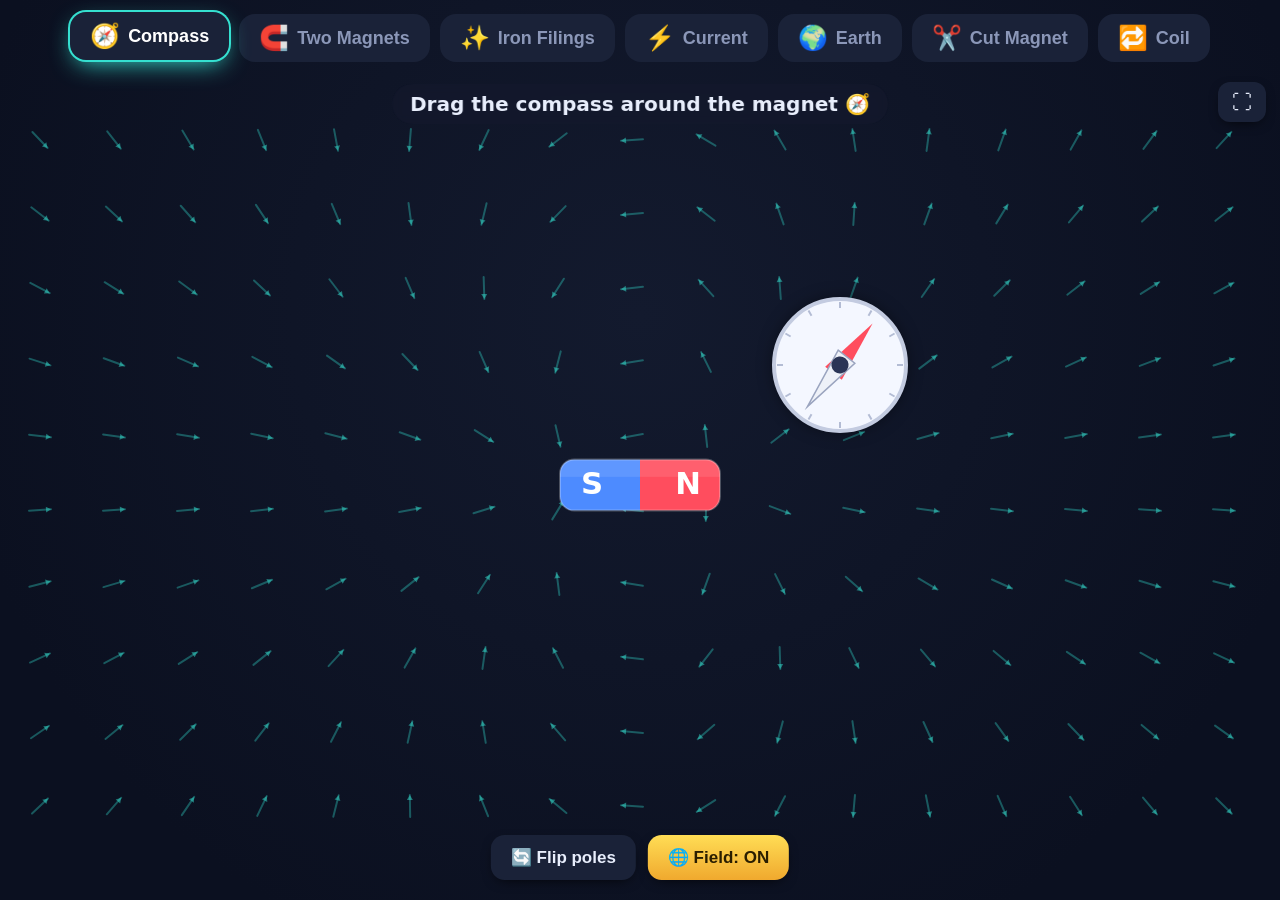
==== magnetics/magnets_grade_10/index.html @ c89f58a5 "Physics Playground: site with the Magnets (Grade 10) simulation Static hub that lists simulations by" ====
<!DOCTYPE html>
<html lang="en">
<head>
<meta charset="UTF-8" />
<meta name="viewport" content="width=device-width, initial-scale=1.0" />
<title>Magnet Magic: Explore Magnetism</title>
<style>
  :root{
    --bg1:#0b1020; --bg2:#131a2e;
    --n:#ff4d5e; --s:#4d8bff;
    --field:#35e0d0; --fil:#c7d0e0; --cur:#ffd23f;
    --ink:#e8eefc; --dim:#8b97b8; --panel:#1a2238;
  }
  *{box-sizing:border-box; -webkit-user-select:none; user-select:none;}
  html,body{margin:0;height:100%;overflow:hidden;
    font-family:"Segoe UI Variable","Segoe UI",system-ui,Arial,sans-serif;
    background:radial-gradient(circle at 50% 35%,var(--bg2),var(--bg1) 80%);color:var(--ink);}
  #app{display:flex;flex-direction:column;height:100%;}

  /* ---- Top tab bar ---- */
  #tabs{display:flex;gap:10px;justify-content:center;flex-wrap:wrap;
    padding:14px 12px 8px;}
  .tab{display:flex;align-items:center;gap:8px;cursor:pointer;
    border:none;border-radius:16px;padding:12px 20px;
    font-size:18px;font-weight:600;color:var(--dim);
    background:var(--panel);transition:.2s transform,.2s box-shadow,.2s color;}
  .tab .em{font-size:24px;line-height:1;}
  .tab:hover{transform:translateY(-2px);color:var(--ink);}
  .tab.active{color:#fff;transform:translateY(-2px);}
  .tab.active[data-c="t1"]{box-shadow:0 0 0 2px var(--field),0 8px 24px -6px var(--field);}
  .tab.active[data-c="t2"]{box-shadow:0 0 0 2px var(--n),0 8px 24px -6px var(--n);}
  .tab.active[data-c="t3"]{box-shadow:0 0 0 2px var(--fil),0 8px 24px -6px rgba(199,208,224,.5);}
  .tab.active[data-c="t4"]{box-shadow:0 0 0 2px var(--cur),0 8px 24px -6px var(--cur);}
  .tab.active[data-c="t5"]{box-shadow:0 0 0 2px #4bd07a,0 8px 24px -6px #4bd07a;}
  .tab.active[data-c="t6"]{box-shadow:0 0 0 2px #b98cff,0 8px 24px -6px #b98cff;}
  .tab.active[data-c="t7"]{box-shadow:0 0 0 2px #ff9f43,0 8px 24px -6px #ff9f43;}

  /* ---- Stage ---- */
  #stage{position:relative;flex:1;min-height:0;}
  canvas{display:block;width:100%;height:100%;cursor:grab;}
  canvas.grabbing{cursor:grabbing;}

  /* ---- Floating controls ---- */
  #hint{position:absolute;top:14px;left:50%;transform:translateX(-50%);
    font-size:20px;font-weight:600;color:var(--ink);
    background:rgba(20,26,46,.6);padding:8px 18px;border-radius:20px;
    backdrop-filter:blur(4px);pointer-events:none;white-space:nowrap;}
  #controls{position:absolute;bottom:20px;left:50%;transform:translateX(-50%);
    display:flex;gap:12px;flex-wrap:wrap;justify-content:center;}
  .ctl{cursor:pointer;border:none;border-radius:14px;padding:12px 20px;
    font-size:17px;font-weight:600;color:var(--ink);background:var(--panel);
    box-shadow:0 4px 14px -6px #000;transition:.15s transform,.2s background;}
  .ctl:hover{transform:translateY(-2px);}
  .ctl:active{transform:translateY(0);}
  .ctl.on{background:linear-gradient(180deg,#ffdd55,#f0a92e);color:#2a1e00;}
  .seg{display:flex;background:var(--panel);border-radius:14px;overflow:hidden;
    box-shadow:0 4px 14px -6px #000;}
  .seg button{border:none;background:transparent;color:var(--dim);cursor:pointer;
    font-size:17px;font-weight:600;padding:12px 20px;transition:.2s;}
  .seg button.sel{background:#2b3556;color:#fff;}
  .hidden{display:none !important;}

  #fs{position:absolute;top:12px;right:14px;z-index:5;cursor:pointer;
    border:none;border-radius:12px;padding:10px 14px;font-size:20px;line-height:1;
    color:var(--ink);background:var(--panel);box-shadow:0 4px 14px -6px #000;
    transition:.15s transform;}
  #fs:hover{transform:translateY(-2px);}
</style>
</head>
<body>
<div id="app">
  <div id="tabs">
    <button class="tab active" data-c="t1" data-tab="0"><span class="em">🧭</span>Compass</button>
    <button class="tab" data-c="t2" data-tab="1"><span class="em">🧲</span>Two Magnets</button>
    <button class="tab" data-c="t3" data-tab="2"><span class="em">✨</span>Iron Filings</button>
    <button class="tab" data-c="t4" data-tab="3"><span class="em">⚡</span>Current</button>
    <button class="tab" data-c="t5" data-tab="4"><span class="em">🌍</span>Earth</button>
    <button class="tab" data-c="t6" data-tab="5"><span class="em">✂️</span>Cut Magnet</button>
    <button class="tab" data-c="t7" data-tab="6"><span class="em">🔁</span>Coil</button>
  </div>
  <div id="stage">
    <canvas id="cv"></canvas>
    <button id="fs" title="Full screen">⛶</button>
    <div id="hint"></div>
    <div id="controls"></div>
  </div>
</div>

<script>
"use strict";
const cv = document.getElementById('cv');
const ctx = cv.getContext('2d');
const hintEl = document.getElementById('hint');
const controlsEl = document.getElementById('controls');
let W = 0, H = 0, DPR = 1;

function resize(){
  DPR = Math.min(window.devicePixelRatio || 1, 2);
  const r = cv.getBoundingClientRect();
  W = r.width; H = r.height;
  cv.width = Math.round(W * DPR);
  cv.height = Math.round(H * DPR);
  ctx.setTransform(DPR, 0, 0, DPR, 0, 0);
  layoutScene();
}
window.addEventListener('resize', resize);

/* ============ shared physics ============ */
// A "pole" source: {x,y,q}  q>0 = North (red), q<0 = South (blue)
function fieldAt(px, py, sources){
  let bx = 0, by = 0;
  for(const s of sources){
    let dx = px - s.x, dy = py - s.y;
    let r2 = dx*dx + dy*dy;
    let r = Math.sqrt(r2);
    const MIN = 14;
    if(r < MIN){ r = MIN; r2 = MIN*MIN; }
    const inv = s.q / (r2 * r); // q * r_hat / r^2
    bx += dx * inv;
    by += dy * inv;
  }
  return [bx, by];
}
function lerpAngle(a, b, t){
  let d = ((b - a + Math.PI) % (2*Math.PI)) - Math.PI;
  if(d < -Math.PI) d += 2*Math.PI;
  return a + d * t;
}
function clamp(v,a,b){ return v<a?a:v>b?b:v; }

/* ============ bar magnet drawing ============ */
// magnet: {x,y,angle,len,flip}   flip=false => N(red) on the +axis end
function magnetPoles(m){
  const half = m.len/2 * 0.82;
  const dx = Math.cos(m.angle)*half, dy = Math.sin(m.angle)*half;
  const q = 40000;
  // "positive end" is +axis; flip swaps which end is N
  const nSign = m.flip ? -1 : 1;
  return [
    {x:m.x+dx, y:m.y+dy, q:  q*nSign},
    {x:m.x-dx, y:m.y-dy, q: -q*nSign}
  ];
}
function drawMagnet(m){
  ctx.save();
  ctx.translate(m.x, m.y);
  ctx.rotate(m.angle);
  const w = m.len, h = m.len*0.32, rad = h*0.28;
  const leftIsN = !m.flip; // +axis end is right side after rotate
  // body: two halves
  roundRectPath(-w/2, -h/2, w, h, rad);
  ctx.clip();
  // left half
  ctx.fillStyle = leftIsN ? getc('--s') : getc('--n');
  ctx.fillRect(-w/2, -h/2, w/2, h);
  // right half
  ctx.fillStyle = leftIsN ? getc('--n') : getc('--s');
  ctx.fillRect(0, -h/2, w/2, h);
  // gloss
  ctx.fillStyle = 'rgba(255,255,255,.10)';
  ctx.fillRect(-w/2, -h/2, w, h*0.34);
  ctx.restore();
  // outline + letters
  ctx.save();
  ctx.translate(m.x, m.y);
  ctx.rotate(m.angle);
  ctx.lineWidth = 2; ctx.strokeStyle = 'rgba(255,255,255,.25)';
  roundRectPath(-w/2, -h/2, w, h, rad); ctx.stroke();
  ctx.fillStyle = '#fff'; ctx.font = `bold ${h*0.6}px system-ui`;
  ctx.textAlign='center'; ctx.textBaseline='middle';
  const rightLetter = leftIsN ? 'N' : 'S';
  const leftLetter  = leftIsN ? 'S' : 'N';
  drawUprightLetter(leftLetter, -w*0.30, 0, m.angle);
  drawUprightLetter(rightLetter, w*0.30, 0, m.angle);
  ctx.restore();
}
function drawUprightLetter(ch, lx, ly, ang){
  ctx.save(); ctx.translate(lx, ly); ctx.rotate(-ang);
  ctx.fillText(ch, 0, 1); ctx.restore();
}
function roundRectPath(x,y,w,h,r){
  ctx.beginPath();
  ctx.moveTo(x+r,y);
  ctx.arcTo(x+w,y,x+w,y+h,r);
  ctx.arcTo(x+w,y+h,x,y+h,r);
  ctx.arcTo(x,y+h,x,y,r);
  ctx.arcTo(x,y,x+w,y,r);
  ctx.closePath();
}
function getc(name){ return getComputedStyle(document.documentElement).getPropertyValue(name).trim(); }

function background(){
  ctx.clearRect(0,0,W,H);
}

/* ============ arrow helper ============ */
function arrow(x1,y1,x2,y2,color,width){
  const a = Math.atan2(y2-y1, x2-x1);
  ctx.strokeStyle = color; ctx.fillStyle = color;
  ctx.lineWidth = width; ctx.lineCap='round';
  ctx.beginPath(); ctx.moveTo(x1,y1); ctx.lineTo(x2,y2); ctx.stroke();
  const hl = width*3.2;
  ctx.beginPath();
  ctx.moveTo(x2,y2);
  ctx.lineTo(x2-hl*Math.cos(a-0.4), y2-hl*Math.sin(a-0.4));
  ctx.lineTo(x2-hl*Math.cos(a+0.4), y2-hl*Math.sin(a+0.4));
  ctx.closePath(); ctx.fill();
}

/* ==================================================================
   STATE
================================================================== */
let activeTab = 0;
let drag = null;      // {kind, ref, ox, oy}
const mouse = {x:0, y:0, down:false};

const state = {
  // scene 1
  s1: { magnet:{x:0,y:0,angle:0,len:160,flip:false}, compass:{x:0,y:0,ang:0}, showField:true },
  // scene 2
  s2: {
    a:{x:0,y:0,angle:0,len:150,flip:false,vx:0,vy:0},
    b:{x:0,y:0,angle:0,len:150,flip:true,vx:0,vy:0}
  },
  // scene 3
  s3: { mode:'bar', magnet:{x:0,y:0,angle:0,len:170,flip:false}, pole:{x:0,y:0,q:60000}, filings:[], snap:0 },
  // scene 4
  s4: { wire:{x:0,y:0}, on:true, dir:1, filings:[], flow:0, strength:0, compass:{x:0,y:0,ang:0} },
  // scene 5: Earth
  s5: { cx:0, cy:0, R:0, spin:0, axialTilt:0.41, magTilt:0.30, spinning:true,
        showField:true, compass:{x:0,y:0,ang:0}, continents:[] },
  // scene 6: cut into pieces
  s6: { cx:0, cy:0, n:1, gap:0, baseLen:340, h:70, pulse:0 },
  // scene 7: current loop / coil
  s7: { cx:0, cy:0, Rr:0, yaw:0.6, pitch:0.5, dir:1, showField:true, flow:0, compass:{x:0,y:0,ang:0} }
};

/* ============ layout on resize / tab switch ============ */
function layoutScene(){
  const cx = W/2, cy = H/2;
  // s1
  state.s1.magnet.x = cx; state.s1.magnet.y = cy;
  if(!state.s1._init){ state.s1.compass.x = cx + 200; state.s1.compass.y = cy - 120; state.s1._init=true; }
  // s2
  if(!state.s2._init){
    state.s2.a.x = cx - 170; state.s2.a.y = cy;
    state.s2.b.x = cx + 170; state.s2.b.y = cy;
    state.s2._init = true;
  }
  // s3
  if(!state.s3._init){ state.s3.magnet.x=cx; state.s3.magnet.y=cy; state.s3.pole.x=cx; state.s3.pole.y=cy; state.s3._init=true; }
  buildFilingGrid(state.s3, 34);
  // s4
  if(!state.s4._init){ state.s4.wire.x=cx; state.s4.wire.y=cy;
    state.s4.compass.x=cx+220; state.s4.compass.y=cy-140; state.s4._init=true; }
  buildFilingGrid(state.s4, 30);
  // s5: Earth
  const s5=state.s5;
  s5.cx=cx; s5.cy=cy; s5.R=Math.min(W,H)*0.26;
  if(!s5._init){ s5.compass.x=cx + s5.R + 120; s5.compass.y=cy - 40;
    s5.continents = makeContinents(); s5._init=true; }
  // s6
  state.s6.cx=cx; state.s6.cy=cy;
  // s7
  const s7=state.s7;
  s7.cx=cx; s7.cy=cy-10; s7.Rr=Math.min(W,H)*0.2;
  if(!s7._init){ s7.compass.x=cx + s7.Rr + 170; s7.compass.y=cy - 60; s7._init=true; }
}
// rough continent blobs as (lat,lon) polygons, radians
function makeContinents(){
  const D=Math.PI/180;
  const P=(la,lo)=>({lat:la*D, lon:lo*D});
  return [
    // N + S America
    [P(60,-120),P(50,-70),P(25,-80),P(10,-75),P(-10,-60),P(-40,-65),P(-52,-70),P(-30,-52),P(0,-50),P(28,-95),P(48,-125)],
    // Africa + Europe
    [P(58,10),P(45,0),P(35,-8),P(12,15),P(-5,10),P(-32,18),P(-35,22),P(-10,40),P(12,45),P(32,32),P(45,28),P(60,25)],
    // Asia
    [P(70,60),P(60,40),P(45,50),P(30,70),P(20,78),P(8,98),P(25,105),P(45,120),P(62,110),P(72,95)],
    // Australia
    [P(-12,132),P(-20,115),P(-35,118),P(-38,145),P(-22,150),P(-12,142)]
  ];
}
function buildFilingGrid(sc, targetCols){
  const margin = 40;
  const cols = targetCols;
  const step = (W - margin*2) / cols;
  const rows = Math.max(6, Math.floor((H - margin*2 - 40) / step));
  const arr = [];
  const x0 = margin + step/2;
  const y0 = margin + 50;
  for(let j=0;j<rows;j++){
    for(let i=0;i<cols;i++){
      arr.push({ x: x0 + i*step, y: y0 + j*step, ang: Math.random()*Math.PI, tang: 0 });
    }
  }
  sc.filings = arr;
  sc.filStep = step;
}

/* ==================================================================
   SCENE 1: COMPASS
================================================================== */
function drawScene1(dt){
  const s = state.s1;
  const sources = magnetPoles(s.magnet);

  // faint field grid of mini needles (optional)
  if(s.showField){
    const step = 74;
    for(let y=70; y<H-20; y+=step){
      for(let x=40; x<W-20; x+=step){
        const [bx,by] = fieldAt(x,y,sources);
        const a = Math.atan2(by,bx);
        const mag = Math.min(1, Math.hypot(bx,by)*90);
        ctx.save(); ctx.translate(x,y); ctx.rotate(a);
        ctx.strokeStyle = `rgba(53,224,208,${0.10+0.25*mag})`;
        ctx.lineWidth = 2; ctx.lineCap='round';
        ctx.beginPath(); ctx.moveTo(-11,0); ctx.lineTo(11,0); ctx.stroke();
        // tiny arrow head toward field dir
        ctx.beginPath(); ctx.moveTo(11,0); ctx.lineTo(6,-3); ctx.lineTo(6,3); ctx.closePath();
        ctx.fillStyle=`rgba(53,224,208,${0.15+0.35*mag})`; ctx.fill();
        ctx.restore();
      }
    }
  }

  drawMagnet(s.magnet);

  // compass
  const [bx,by] = fieldAt(s.compass.x, s.compass.y, sources);
  const target = Math.atan2(by,bx);
  s.compass.ang = lerpAngle(s.compass.ang, target, 1-Math.pow(0.001, dt));
  drawCompass(s.compass.x, s.compass.y, s.compass.ang, 66);
}
function drawCompass(x,y,ang,r){
  ctx.save(); ctx.translate(x,y);
  // dial
  ctx.beginPath(); ctx.arc(0,0,r,0,7);
  ctx.fillStyle='#f4f7ff'; ctx.shadowColor='rgba(0,0,0,.5)'; ctx.shadowBlur=16; ctx.fill();
  ctx.shadowBlur=0;
  ctx.lineWidth=4; ctx.strokeStyle='#c3cbe0'; ctx.stroke();
  // ticks
  ctx.strokeStyle='#b3bcd4'; ctx.lineWidth=2;
  for(let k=0;k<12;k++){ ctx.save(); ctx.rotate(k*Math.PI/6);
    ctx.beginPath(); ctx.moveTo(0,-r+3); ctx.lineTo(0,-r+9); ctx.stroke(); ctx.restore(); }
  // needle
  const nw = r*0.16;                                            // needle half-width scales with size
  ctx.rotate(ang);
  ctx.beginPath(); ctx.moveTo(r*0.80,0); ctx.lineTo(-r*0.16,-nw); ctx.lineTo(-r*0.16,nw); ctx.closePath();
  ctx.fillStyle=getc('--n'); ctx.fill();                       // pointing (North seeking) end -> field dir
  ctx.beginPath(); ctx.moveTo(-r*0.80,0); ctx.lineTo(r*0.16,-nw); ctx.lineTo(r*0.16,nw); ctx.closePath();
  ctx.fillStyle='#eef1f8'; ctx.strokeStyle='#9aa4bf'; ctx.lineWidth=1.5; ctx.fill(); ctx.stroke();
  ctx.beginPath(); ctx.arc(0,0,r*0.13,0,7); ctx.fillStyle='#2b3556'; ctx.fill();
  ctx.restore();
}

/* ==================================================================
   SCENE 2: TWO MAGNETS
================================================================== */
function facingInteraction(a,b){
  // returns {force: + = attract, - = repel, based on nearest poles}
  const pa = magnetPoles(a), pb = magnetPoles(b);
  // find the pair of closest poles (the ones facing each other)
  let best=1e9, bi=0, bj=0;
  for(let i=0;i<2;i++) for(let j=0;j<2;j++){
    const d = Math.hypot(pa[i].x-pb[j].x, pa[i].y-pb[j].y);
    if(d<best){ best=d; bi=i; bj=j; }
  }
  const opposite = (pa[bi].q * pb[bj].q) < 0;
  return { attract: opposite, dist: best };
}
function drawScene2(dt){
  const s = state.s2;
  const inter = facingInteraction(s.a, s.b);
  const cxA=s.a, cxB=s.b;
  const dx = cxB.x-cxA.x, dy = cxB.y-cxA.y;
  const dist = Math.hypot(dx,dy) || 1;
  const ux = dx/dist, uy = dy/dist;

  // physics glide when not dragging
  const touching = dist < (s.a.len+s.b.len)*0.52;
  const strength = clamp(9000/(dist*dist),0,0.9);
  for(const m of [s.a, s.b]){
    if(drag && drag.ref===m) continue;
    const sign = (m===s.a?1:-1); // direction from A->B
    let fx=0, fy=0;
    if(inter.attract){ fx = ux*strength*sign; fy = uy*strength*sign; }
    else { fx = -ux*strength*sign; fy = -uy*strength*sign; }
    // stop attracting once "clicked" together
    if(inter.attract && touching){ fx*=0.02; fy*=0.02; m.vx*=0.6; m.vy*=0.6; }
    m.vx = (m.vx + fx*dt*60)*0.90;
    m.vy = (m.vy + fy*dt*60)*0.90;
    m.x += m.vx; m.y += m.vy;
    // keep on screen
    m.x = clamp(m.x, 90, W-90); m.y = clamp(m.y, 110, H-90);
  }

  drawMagnet(s.a); drawMagnet(s.b);

  // interaction arrows: one per magnet, drawn clear of the bodies
  const midx=(cxA.x+cxB.x)/2, midy=(cxA.y+cxB.y)/2;
  const col = inter.attract ? '#4be08a' : getc('--n');
  const amp = 30 + 34*strength;
  const off = s.a.len/2 + 24;               // start just outside the magnet end
  if(inter.attract){
    // arrows point toward each other (into the gap)
    arrow(cxA.x+ux*off, cxA.y+uy*off, cxA.x+ux*(off+amp), cxA.y+uy*(off+amp), col, 7);
    arrow(cxB.x-ux*off, cxB.y-uy*off, cxB.x-ux*(off+amp), cxB.y-uy*(off+amp), col, 7);
  } else {
    // arrows point away from each other (outward)
    arrow(cxA.x-ux*off, cxA.y-uy*off, cxA.x-ux*(off+amp), cxA.y-uy*(off+amp), col, 7);
    arrow(cxB.x+ux*off, cxB.y+uy*off, cxB.x+ux*(off+amp), cxB.y+uy*(off+amp), col, 7);
  }
  // spark when touching & attract
  if(inter.attract && touching){
    ctx.save(); ctx.globalAlpha=0.6+0.4*Math.sin(performance.now()/90);
    ctx.beginPath(); ctx.arc(midx,midy,10,0,7);
    ctx.fillStyle='#eaffef'; ctx.shadowColor='#4be08a'; ctx.shadowBlur=24; ctx.fill();
    ctx.restore();
  }
  // big emoji verdict
  ctx.font='34px system-ui'; ctx.textAlign='center'; ctx.textBaseline='middle';
  ctx.globalAlpha=0.9;
  ctx.fillText(inter.attract? '🤝':'💥', midx, midy - (inter.attract?60:0));
  ctx.globalAlpha=1;
}

/* ==================================================================
   SCENE 3: IRON FILINGS
================================================================== */
function drawScene3(dt){
  const s = state.s3;
  let sources;
  if(s.mode==='bar'){ sources = magnetPoles(s.magnet); }
  else { sources = [{x:s.pole.x, y:s.pole.y, q:s.pole.q}]; }

  s.snap = Math.min(1, s.snap + dt*3);
  const ease = 1-Math.pow(0.0015, dt);

  for(const f of s.filings){
    const [bx,by] = fieldAt(f.x, f.y, sources);
    const mag = Math.hypot(bx,by);
    const target = Math.atan2(by,bx);
    f.ang = lerpAngle(f.ang, target, ease);
    const bright = clamp(0.18 + mag*120, 0.18, 1);
    const len = (s.filStep*0.42) * clamp(0.5+mag*160,0.5,1.15);
    ctx.save(); ctx.translate(f.x,f.y); ctx.rotate(f.ang);
    ctx.strokeStyle = `rgba(199,208,224,${bright})`;
    ctx.lineWidth = 2.4; ctx.lineCap='round';
    ctx.beginPath(); ctx.moveTo(-len/2,0); ctx.lineTo(len/2,0); ctx.stroke();
    ctx.restore();
  }
  if(s.mode==='bar') drawMagnet(s.magnet);
  else drawSinglePole(s.pole);
}
function drawSinglePole(p){
  const isN = p.q>0;
  ctx.save(); ctx.translate(p.x,p.y);
  ctx.beginPath(); ctx.arc(0,0,34,0,7);
  const col = isN?getc('--n'):getc('--s');
  ctx.fillStyle=col; ctx.shadowColor=col; ctx.shadowBlur=26; ctx.fill(); ctx.shadowBlur=0;
  ctx.fillStyle='#fff'; ctx.font='bold 30px system-ui'; ctx.textAlign='center'; ctx.textBaseline='middle';
  ctx.fillText(isN?'N':'S',0,1);
  ctx.restore();
}

/* ==================================================================
   SCENE 4: CURRENT WIRE
================================================================== */
function drawScene4(dt){
  const s = state.s4;
  s.strength = clamp(s.strength + (s.on? dt*2.5 : -dt*3.5), 0, 1);
  const ease = 1-Math.pow(0.002, dt);
  s.flow = (s.flow + (s.on? dt*1.4*s.dir : 0));

  const wx=s.wire.x, wy=s.wire.y;

  // filings align tangentially (circular field)
  for(const f of s.filings){
    const dx=f.x-wx, dy=f.y-wy; const r=Math.hypot(dx,dy)||1;
    const tang = Math.atan2(dy,dx) + s.dir*Math.PI/2; // perpendicular
    const strengthAt = clamp(9000/(r*r),0,1);
    const targetAmount = s.strength;
    // blend between random(off) and tangential(on)
    f.tang = lerpAngle(f.tang, tang, ease*(0.4+0.6*targetAmount));
    const bright = clamp(0.14 + strengthAt*targetAmount, 0.14, 1);
    const len = s.filStep*0.42;
    ctx.save(); ctx.translate(f.x,f.y); ctx.rotate(f.tang);
    ctx.strokeStyle=`rgba(199,208,224,${bright})`; ctx.lineWidth=2.4; ctx.lineCap='round';
    ctx.beginPath(); ctx.moveTo(-len/2,0); ctx.lineTo(len/2,0); ctx.stroke();
    ctx.restore();
  }

  // glowing circular field rings + flowing dots
  if(s.strength>0.02){
    for(let ri=0; ri<5; ri++){
      const rr = 55 + ri*46;
      ctx.beginPath(); ctx.arc(wx,wy,rr,0,7);
      ctx.strokeStyle=`rgba(255,210,63,${0.10*s.strength})`; ctx.lineWidth=2; ctx.stroke();
      const dots = 8+ri*2;
      for(let d=0; d<dots; d++){
        const a = (d/dots)*2*Math.PI + s.flow*(1.2/(1+ri*0.3));
        const px=wx+Math.cos(a)*rr, py=wy+Math.sin(a)*rr;
        ctx.beginPath(); ctx.arc(px,py,3.2,0,7);
        ctx.fillStyle=`rgba(255,225,120,${0.85*s.strength})`;
        ctx.shadowColor=getc('--cur'); ctx.shadowBlur=10*s.strength; ctx.fill(); ctx.shadowBlur=0;
      }
    }
  }

  // the wire (into/out of page symbol)
  ctx.save(); ctx.translate(wx,wy);
  ctx.beginPath(); ctx.arc(0,0,26,0,7);
  ctx.fillStyle='#20283f'; ctx.strokeStyle=getc('--cur'); ctx.lineWidth=4;
  ctx.shadowColor=getc('--cur'); ctx.shadowBlur=18*s.strength; ctx.fill(); ctx.shadowBlur=0; ctx.stroke();
  ctx.fillStyle=getc('--cur'); ctx.strokeStyle=getc('--cur');
  if(s.dir>0){ // out of page = dot
    ctx.beginPath(); ctx.arc(0,0,7,0,7); ctx.fill();
  } else {      // into page = cross
    ctx.lineWidth=4; ctx.lineCap='round';
    ctx.beginPath(); ctx.moveTo(-11,-11); ctx.lineTo(11,11);
    ctx.moveTo(11,-11); ctx.lineTo(-11,11); ctx.stroke();
  }
  ctx.restore();

  // compass detects the wire's circular field
  const c=s.compass;
  const cdx=c.x-wx, cdy=c.y-wy;
  const tangC = Math.atan2(cdy,cdx) + s.dir*Math.PI/2;
  if(s.strength>0.05){
    c.ang = lerpAngle(c.ang, tangC, ease*(0.3+0.7*s.strength));
  } else {
    c.ang += dt*0.35;                       // no current → needle drifts idly
  }
  drawCompass(c.x, c.y, c.ang, 60);
}

/* ==================================================================
   SCENE 5: EARTH IS A GIANT MAGNET
================================================================== */
function drawEarth(dt){
  const s=state.s5;
  if(s.spinning) s.spin += dt*0.18;
  const cx=s.cx, cy=s.cy, R=s.R, at=s.axialTilt;
  const ca=Math.cos(at), sa=Math.sin(at);

  // magnetic axis endpoints (surface), leans a bit more than spin axis
  const mt = at + s.magTilt;
  const mdx=Math.sin(mt), mdy=-Math.cos(mt);
  const magTop=[cx+R*mdx, cy+R*mdy], magBot=[cx-R*mdx, cy-R*mdy];
  // field poles: magnetic NORTH sits near geographic SOUTH (bottom), that's why a compass points north
  const poleN={x:magBot[0], y:magBot[1], q: 240000};
  const poleS={x:magTop[0], y:magTop[1], q:-240000};
  const sources=[poleN, poleS];

  // --- field needles outside the globe ---
  if(s.showField){
    const step=52;
    for(let y=64;y<H-16;y+=step) for(let x=24;x<W-16;x+=step){
      const dd=Math.hypot(x-cx,y-cy);
      if(dd < R+16) continue;
      const [bx,by]=fieldAt(x,y,sources);
      const a=Math.atan2(by,bx);
      const bright=clamp(0.55-(dd-R)/(R*3.2),0.12,0.55);
      ctx.save(); ctx.translate(x,y); ctx.rotate(a);
      ctx.strokeStyle=`rgba(53,224,208,${bright})`; ctx.lineWidth=2; ctx.lineCap='round';
      ctx.beginPath(); ctx.moveTo(-9,0); ctx.lineTo(9,0); ctx.stroke();
      ctx.beginPath(); ctx.moveTo(9,0); ctx.lineTo(5,-2.5); ctx.lineTo(5,2.5); ctx.closePath();
      ctx.fillStyle=`rgba(53,224,208,${bright})`; ctx.fill();
      ctx.restore();
    }
  }

  // --- globe body ---
  const g=ctx.createRadialGradient(cx-R*0.35,cy-R*0.4,R*0.15, cx,cy,R);
  g.addColorStop(0,'#3a7fe0'); g.addColorStop(0.6,'#1c4a8f'); g.addColorStop(1,'#0c2148');
  ctx.beginPath(); ctx.arc(cx,cy,R,0,7);
  ctx.fillStyle=g; ctx.shadowColor='rgba(60,140,255,.45)'; ctx.shadowBlur=38; ctx.fill(); ctx.shadowBlur=0;

  // --- continents (orthographic, spinning, back-face culled) ---
  ctx.save(); ctx.beginPath(); ctx.arc(cx,cy,R,0,7); ctx.clip();
  function proj(lat,lon){
    const x3=Math.cos(lat)*Math.sin(lon+s.spin);
    const y3=Math.sin(lat);
    const z3=Math.cos(lat)*Math.cos(lon+s.spin);
    const xr=x3*ca + y3*sa;
    const yr=y3*ca - x3*sa;
    return { sx:cx+R*xr, sy:cy-R*yr, z:z3 };
  }
  for(const poly of s.continents){
    let zsum=0; const pts=[];
    for(const v of poly){ const p=proj(v.lat,v.lon); pts.push(p); zsum+=p.z; }
    if(zsum/poly.length < 0) continue;          // whole blob on far side → skip
    ctx.beginPath(); ctx.moveTo(pts[0].sx,pts[0].sy);
    for(let i=1;i<pts.length;i++) ctx.lineTo(pts[i].sx,pts[i].sy);
    ctx.closePath(); ctx.fillStyle='rgba(76,175,96,0.92)'; ctx.fill();
  }
  ctx.restore();

  // --- embedded bar magnet (shows through the planet) ---
  const mAng=Math.atan2(magBot[1]-cy, magBot[0]-cx);   // +axis points to magnetic north (bottom)
  ctx.save(); ctx.globalAlpha=0.72;
  drawMagnet({x:cx, y:cy, angle:mAng, len:R*1.28, flip:false});
  ctx.restore();

  // --- spin axis (dotted) + true-north star ---
  const sdx=Math.sin(at), sdy=-Math.cos(at);
  const spinTop=[cx+R*sdx, cy+R*sdy], spinBot=[cx-R*sdx, cy-R*sdy];
  ctx.save(); ctx.setLineDash([2,7]); ctx.lineWidth=2; ctx.strokeStyle='rgba(255,255,255,.5)';
  ctx.beginPath(); ctx.moveTo(spinTop[0]+sdx*46, spinTop[1]+sdy*46);
  ctx.lineTo(spinBot[0]-sdx*46, spinBot[1]-sdy*46); ctx.stroke(); ctx.restore();
  ctx.font='22px system-ui'; ctx.textAlign='center'; ctx.textBaseline='middle';
  ctx.fillText('⭐', spinTop[0]+sdx*46, spinTop[1]+sdy*46);

  // --- magnetic axis (solid, tilted apart) + N/S end dots ---
  ctx.save(); ctx.lineWidth=2.5; ctx.strokeStyle='rgba(255,255,255,.28)';
  ctx.beginPath(); ctx.moveTo(magTop[0]+mdx*30, magTop[1]+mdy*30);
  ctx.lineTo(magBot[0]-mdx*30, magBot[1]-mdy*30); ctx.stroke(); ctx.restore();
  poleDot(magBot[0]+mdx*30, magBot[1]+mdy*30, getc('--n'), 'N');   // magnetic north (near geo south)
  poleDot(magTop[0]-mdx*30, magTop[1]-mdy*30, getc('--s'), 'S');

  // --- compass: always swings to magnetic north ---
  const c=s.compass;
  const [cbx,cby]=fieldAt(c.x,c.y,sources);
  c.ang=lerpAngle(c.ang, Math.atan2(cby,cbx), 1-Math.pow(0.001,dt));
  drawCompass(c.x, c.y, c.ang, 60);
}
function poleDot(x,y,col,letter){
  ctx.beginPath(); ctx.arc(x,y,13,0,7);
  ctx.fillStyle=col; ctx.shadowColor=col; ctx.shadowBlur=14; ctx.fill(); ctx.shadowBlur=0;
  ctx.fillStyle='#fff'; ctx.font='bold 15px system-ui'; ctx.textAlign='center'; ctx.textBaseline='middle';
  ctx.fillText(letter,x,y+1);
}

/* ==================================================================
   SCENE 6: CUT THE MAGNET (every piece is a dipole)
================================================================== */
function drawCutScene(dt){
  const s=state.s6;
  const targetGap = s.n>1 ? 1 : 0;
  s.gap += (targetGap - s.gap)*(1-Math.pow(0.0005,dt));   // ease pieces apart
  if(s.pulse>0) s.pulse = Math.max(0, s.pulse - dt*1.6);

  const n=s.n, cy=s.cy;
  const pieceLen = s.baseLen/n;
  const gapPx = 34*s.gap;
  const rowW = s.baseLen + (n-1)*gapPx;
  let x0 = s.cx - rowW/2;

  for(let i=0;i<n;i++){
    const px = x0 + pieceLen/2;
    drawPieceField(px, cy, pieceLen, s.h);
    x0 += pieceLen + gapPx;
  }
  // draw magnets on top of the field loops
  x0 = s.cx - rowW/2;
  for(let i=0;i<n;i++){
    const px = x0 + pieceLen/2;
    drawMagnetPiece(px, cy, pieceLen, s.h);
    // highlight the freshly-cut faces (new poles) between pieces
    if(s.pulse>0 && i<n-1){
      const faceX = px + pieceLen/2 + gapPx/2;
      ctx.save(); ctx.globalAlpha=s.pulse;
      ctx.beginPath(); ctx.arc(faceX, cy, 10+8*s.pulse, 0,7);
      ctx.strokeStyle='#fff'; ctx.lineWidth=2; ctx.stroke();
      ctx.restore();
    }
    x0 += pieceLen + gapPx;
  }
  // count of pieces (single small number, minimal text)
  ctx.fillStyle='rgba(232,238,252,.85)'; ctx.font='bold 22px system-ui';
  ctx.textAlign='center'; ctx.textBaseline='middle';
  ctx.fillText(n===1 ? '1 magnet' : n+' magnets', s.cx, cy - s.h - 46);
}
function drawMagnetPiece(px, cy, len, h){
  const rad=Math.min(h*0.28, len*0.28);
  ctx.save();
  roundRectPath(px-len/2, cy-h/2, len, h, rad); ctx.clip();
  ctx.fillStyle=getc('--s'); ctx.fillRect(px-len/2, cy-h/2, len/2, h);  // S = blue (left)
  ctx.fillStyle=getc('--n'); ctx.fillRect(px, cy-h/2, len/2, h);        // N = red (right)
  ctx.fillStyle='rgba(255,255,255,.10)'; ctx.fillRect(px-len/2, cy-h/2, len, h*0.34);
  ctx.restore();
  ctx.lineWidth=2; ctx.strokeStyle='rgba(255,255,255,.25)';
  roundRectPath(px-len/2, cy-h/2, len, h, rad); ctx.stroke();
  if(len>44){
    ctx.fillStyle='#fff'; ctx.font=`bold ${Math.min(h*0.5,len*0.4)}px system-ui`;
    ctx.textAlign='center'; ctx.textBaseline='middle';
    ctx.fillText('S', px-len*0.26, cy);
    ctx.fillText('N', px+len*0.26, cy);
  }
}
function drawPieceField(px, cy, len, h){
  const nx=px+len/2, sx=px-len/2;                 // N right end, S left end
  ctx.strokeStyle='rgba(53,224,208,.55)'; ctx.fillStyle='rgba(53,224,208,.55)';
  ctx.lineWidth=2; ctx.lineCap='round';
  for(const dir of [-1,1]){                        // loop above and below
    const ctrlY = cy + dir*(h*1.9 + 70);           // control point far out so the arc bulges clear of the body
    const apexY = cy + dir*(h*0.95 + 35);          // actual curve apex (t=0.5)
    ctx.beginPath();
    ctx.moveTo(nx, cy);
    ctx.quadraticCurveTo(px, ctrlY, sx, cy);       // field exits N, curves over to S
    ctx.stroke();
    // arrowhead at apex, pointing left (N -> S outside the magnet)
    ctx.beginPath();
    ctx.moveTo(px-7, apexY);
    ctx.lineTo(px+5, apexY - 6);
    ctx.lineTo(px+5, apexY + 6);
    ctx.closePath(); ctx.fill();
  }
}

/* ==================================================================
   SCENE 7: CURRENT LOOP / COIL (a loop of current is a magnet)
================================================================== */
function rot3(v,pitch,yaw){
  let x=v[0], y=v[1], z=v[2];
  let y1=y*Math.cos(pitch)-z*Math.sin(pitch);
  let z1=y*Math.sin(pitch)+z*Math.cos(pitch); y=y1; z=z1;
  let x1=x*Math.cos(yaw)+z*Math.sin(yaw);
  let z2=-x*Math.sin(yaw)+z*Math.cos(yaw); x=x1; z=z2;
  return [x,y,z];
}
function drawCoil(dt){
  const s=state.s7, cx=s.cx, cy=s.cy, Rr=s.Rr;
  s.flow += dt*1.4*s.dir;
  const u=rot3([1,0,0],s.pitch,s.yaw);
  const v=rot3([0,1,0],s.pitch,s.yaw);
  const n=rot3([0,0,1],s.pitch,s.yaw);
  const proj=P=>[cx+P[0]*Rr, cy-P[1]*Rr];
  const ptAt=t=>[Math.cos(t)*u[0]+Math.sin(t)*v[0], Math.cos(t)*u[1]+Math.sin(t)*v[1], Math.cos(t)*u[2]+Math.sin(t)*v[2]];

  // magnetic moment direction (right-hand rule): M = dir * n
  const Mx=s.dir*n[0], My=-s.dir*n[1];         // screen-space (y down)
  const m=Math.hypot(Mx,My);
  const facing = m<0.06;                         // loop nearly face-on → axis points at/away from viewer
  const d=Rr*1.18;
  let poleN, poleS, ahx=0, ahy=0;
  if(!facing){ ahx=Mx/m; ahy=My/m;
    poleN=[cx+ahx*d, cy+ahy*d]; poleS=[cx-ahx*d, cy-ahy*d]; }
  const Q=95000*m;
  const sources = facing ? [] : [{x:poleN[0],y:poleN[1],q:Q},{x:poleS[0],y:poleS[1],q:-Q}];

  // --- field: lines through the coil ---
  if(s.showField && !facing){
    // surrounding needle grid (outside the ring)
    const step=56;
    for(let y=64;y<H-16;y+=step) for(let x=24;x<W-16;x+=step){
      if(Math.hypot(x-cx,y-cy) < Rr*1.15) continue;
      const [bx,by]=fieldAt(x,y,sources); const a=Math.atan2(by,bx);
      const bright=clamp(0.4-(Math.hypot(x-cx,y-cy)-Rr)/(Rr*4),0.1,0.4)*clamp(m*2,0,1);
      if(bright<0.12) continue;
      ctx.save(); ctx.translate(x,y); ctx.rotate(a);
      ctx.strokeStyle=`rgba(53,224,208,${bright})`; ctx.lineWidth=2; ctx.lineCap='round';
      ctx.beginPath(); ctx.moveTo(-8,0); ctx.lineTo(8,0); ctx.stroke();
      ctx.beginPath(); ctx.moveTo(8,0); ctx.lineTo(4.5,-2.2); ctx.lineTo(4.5,2.2); ctx.closePath();
      ctx.fillStyle=`rgba(53,224,208,${bright})`; ctx.fill();
      ctx.restore();
    }
    // axis line threading the ring centre
    ctx.save(); ctx.setLineDash([3,7]); ctx.lineWidth=2.5; ctx.strokeStyle='rgba(53,224,208,.7)';
    ctx.beginPath(); ctx.moveTo(cx-ahx*Rr*1.5, cy-ahy*Rr*1.5); ctx.lineTo(cx+ahx*Rr*1.5, cy+ahy*Rr*1.5); ctx.stroke();
    ctx.restore();
    // dipole loop curves wrapping N -> outside -> S
    const px=-ahy, py=ahx;                       // perpendicular to axis
    ctx.strokeStyle='rgba(53,224,208,.6)'; ctx.fillStyle='rgba(53,224,208,.6)'; ctx.lineWidth=2; ctx.lineCap='round';
    for(const side of [-1,1]) for(const w of [0.95,1.7]){
      const bulge=Rr*w;
      const ctlx=cx+px*side*bulge, ctly=cy+py*side*bulge;
      ctx.beginPath(); ctx.moveTo(poleN[0],poleN[1]); ctx.quadraticCurveTo(ctlx,ctly,poleS[0],poleS[1]); ctx.stroke();
      // arrowhead at apex, pointing from N toward S
      const apx=0.25*poleN[0]+0.5*ctlx+0.25*poleS[0], apy=0.25*poleN[1]+0.5*ctly+0.25*poleS[1];
      const ang=Math.atan2(poleS[1]-ctly, poleS[0]-ctlx);
      ctx.save(); ctx.translate(apx,apy); ctx.rotate(ang);
      ctx.beginPath(); ctx.moveTo(6,0); ctx.lineTo(-3,-4); ctx.lineTo(-3,4); ctx.closePath(); ctx.fill(); ctx.restore();
    }
  }

  // --- battery + leads ---
  const by=cy+Rr+78, bw=104, bh=44;
  ctx.save();
  // leads from battery up to the ring bottom
  ctx.strokeStyle='#c9d2e6'; ctx.lineWidth=4; ctx.lineCap='round';
  ctx.beginPath(); ctx.moveTo(cx-30, by-bh/2); ctx.lineTo(cx-30, cy+Rr*0.55); ctx.stroke();
  ctx.beginPath(); ctx.moveTo(cx+30, by-bh/2); ctx.lineTo(cx+30, cy+Rr*0.55); ctx.stroke();
  // battery body
  roundRectPath(cx-bw/2, by-bh/2, bw, bh, 8); ctx.fillStyle='#20283f'; ctx.fill();
  ctx.lineWidth=2; ctx.strokeStyle='rgba(255,255,255,.25)'; ctx.stroke();
  ctx.font='bold 26px system-ui'; ctx.textAlign='center'; ctx.textBaseline='middle';
  const leftPlus = s.dir>0;
  ctx.fillStyle=getc('--cur');
  ctx.fillText(leftPlus?'+':'–', cx-bw*0.28, by-1);
  ctx.fillStyle='#c9d2e6';
  ctx.fillText(leftPlus?'–':'+', cx+bw*0.28, by-1);
  ctx.fillStyle=getc('--cur'); ctx.font='18px system-ui';
  ctx.fillText('🔋', cx, by-1);
  ctx.restore();

  // --- the ring (copper wire) ---
  const SEG=90;
  ctx.beginPath();
  for(let i=0;i<=SEG;i++){ const P=ptAt(i/SEG*2*Math.PI); const q=proj(P); if(i===0)ctx.moveTo(q[0],q[1]); else ctx.lineTo(q[0],q[1]); }
  ctx.closePath();
  ctx.lineWidth=9; ctx.strokeStyle='#c67f34'; ctx.shadowColor='#d98a3d'; ctx.shadowBlur=12; ctx.stroke(); ctx.shadowBlur=0;
  ctx.lineWidth=3.5; ctx.strokeStyle='#f2bd72'; ctx.stroke();

  // --- current dots flowing around the ring ---
  const K=26;
  for(let k=0;k<K;k++){
    const t=(k/K)*2*Math.PI + s.flow;
    const P=ptAt(t); const q=proj(P);
    const front=(P[2]+1)/2;                      // 0 back .. 1 front
    const rad=2.2+2.6*front;
    ctx.beginPath(); ctx.arc(q[0],q[1],rad,0,7);
    ctx.fillStyle=`rgba(255,224,110,${0.35+0.6*front})`;
    ctx.shadowColor=getc('--cur'); ctx.shadowBlur=8*front; ctx.fill(); ctx.shadowBlur=0;
  }

  // --- N/S face badges (or ⊙/⊗ when face-on) ---
  if(!facing){
    poleDot(poleN[0],poleN[1], getc('--n'), 'N');
    poleDot(poleS[0],poleS[1], getc('--s'), 'S');
  } else {
    const toward = (s.dir*n[2])>0;
    ctx.fillStyle=toward?getc('--n'):getc('--s');
    ctx.font='bold 30px system-ui'; ctx.textAlign='center'; ctx.textBaseline='middle';
    ctx.fillText(toward?'⊙':'⊗', cx, cy);
  }

  // --- compass ---
  const c=s.compass;
  if(!facing){
    const [cbx,cby]=fieldAt(c.x,c.y,sources);
    c.ang=lerpAngle(c.ang, Math.atan2(cby,cbx), 1-Math.pow(0.001,dt));
  } else { c.ang += dt*0.4; }
  drawCompass(c.x, c.y, c.ang, 60);
}

/* ==================================================================
   MAIN LOOP
================================================================== */
let last = performance.now();
function frame(now){
  let dt = (now-last)/1000; last=now;
  dt = Math.min(dt, 0.05);
  background();
  if(activeTab===0) drawScene1(dt);
  else if(activeTab===1) drawScene2(dt);
  else if(activeTab===2) drawScene3(dt);
  else if(activeTab===3) drawScene4(dt);
  else if(activeTab===4) drawEarth(dt);
  else if(activeTab===5) drawCutScene(dt);
  else drawCoil(dt);
  requestAnimationFrame(frame);
}

/* ==================================================================
   INPUT: dragging (mouse)
================================================================== */
function relMouse(e){
  const r = cv.getBoundingClientRect();
  return { x:e.clientX-r.left, y:e.clientY-r.top };
}
function hitMagnet(m, x, y){
  const dx=x-m.x, dy=y-m.y;
  const lx = dx*Math.cos(m.angle)+dy*Math.sin(m.angle);
  const ly = -dx*Math.sin(m.angle)+dy*Math.cos(m.angle);
  return Math.abs(lx)<m.len/2+10 && Math.abs(ly)<m.len*0.32/2+16;
}
function pickTarget(x,y){
  if(activeTab===0){
    const s=state.s1;
    if(Math.hypot(x-s.compass.x,y-s.compass.y)<74) return {ref:s.compass, isCompass:true};
    if(hitMagnet(s.magnet,x,y)) return {ref:s.magnet};
  } else if(activeTab===1){
    const s=state.s2;
    if(hitMagnet(s.b,x,y)) return {ref:s.b};
    if(hitMagnet(s.a,x,y)) return {ref:s.a};
  } else if(activeTab===2){
    const s=state.s3;
    if(s.mode==='bar'){ if(hitMagnet(s.magnet,x,y)) return {ref:s.magnet}; }
    else { if(Math.hypot(x-s.pole.x,y-s.pole.y)<44) return {ref:s.pole}; }
  } else if(activeTab===3){
    const s=state.s4;
    if(Math.hypot(x-s.compass.x,y-s.compass.y)<74) return {ref:s.compass, isCompass:true};
    if(Math.hypot(x-s.wire.x,y-s.wire.y)<40) return {ref:s.wire};
  } else if(activeTab===4){
    const s=state.s5;
    if(Math.hypot(x-s.compass.x,y-s.compass.y)<74) return {ref:s.compass, isCompass:true};
  } else if(activeTab===6){
    const s=state.s7;
    if(Math.hypot(x-s.compass.x,y-s.compass.y)<74) return {ref:s.compass, isCompass:true};
    return {coilRotate:true};   // dragging anywhere else rotates the coil in 3D
  }
  return null;
}
cv.addEventListener('mousedown', e=>{
  const {x,y}=relMouse(e); mouse.down=true;
  const t=pickTarget(x,y);
  if(t){
    if(t.coilRotate){ drag={coilRotate:true, lastX:x, lastY:y}; }
    else { drag={ref:t.ref, ox:x-t.ref.x, oy:y-t.ref.y, isCompass:t.isCompass};
      if(t.ref.vx!==undefined){t.ref.vx=0;t.ref.vy=0;} }
    cv.classList.add('grabbing'); }
});
window.addEventListener('mousemove', e=>{
  const {x,y}=relMouse(e); mouse.x=x; mouse.y=y;
  if(!drag) return;
  if(drag.coilRotate){
    const s=state.s7;
    s.yaw += (x-drag.lastX)*0.01;
    s.pitch = clamp(s.pitch + (y-drag.lastY)*0.01, -1.4, 1.4);
    drag.lastX=x; drag.lastY=y;
  } else {
    drag.ref.x = clamp(x-drag.ox, 30, W-30); drag.ref.y = clamp(y-drag.oy, 60, H-30);
    if(activeTab===2 && state.s3.mode==='bar' && drag.ref===state.s3.magnet) state.s3.snap=0;
  }
});
window.addEventListener('mouseup', ()=>{ mouse.down=false; drag=null; cv.classList.remove('grabbing'); });

/* ==================================================================
   TABS + PER-SCENE CONTROLS
================================================================== */
const hints = [
  'Drag the compass around the magnet 🧭',
  'Bring the magnets close, flip a pole! 🧲',
  'Move the magnet, watch the filings ✨',
  'Turn on the current, the compass feels it! ⚡',
  'Earth is a giant magnet, find North 🧭',
  'Cut it, every piece is still a magnet! ✂️',
  'Drag to tilt the coil, current makes a magnet! 🔁'
];
document.querySelectorAll('.tab').forEach(btn=>{
  btn.addEventListener('click', ()=>{
    document.querySelectorAll('.tab').forEach(b=>b.classList.remove('active'));
    btn.classList.add('active');
    activeTab = +btn.dataset.tab;
    if(activeTab===2) state.s3.snap=0;
    setControls();
  });
});
function setControls(){
  hintEl.textContent = hints[activeTab];
  controlsEl.innerHTML='';
  if(activeTab===0){
    addBtn('🔄 Flip poles', ()=>{ state.s1.magnet.flip = !state.s1.magnet.flip; });
    const fb = addBtn(state.s1.showField?'🌐 Field: ON':'🌐 Field: OFF', null);
    if(state.s1.showField) fb.classList.add('on');
    fb.onclick=()=>{ state.s1.showField = !state.s1.showField; setControls(); };
  } else if(activeTab===1){
    addBtn('🔄 Flip left', ()=>{ state.s2.a.flip=!state.s2.a.flip; });
    addBtn('🔄 Flip right', ()=>{ state.s2.b.flip=!state.s2.b.flip; });
    addBtn('↺ Reset', ()=>{ state.s2._init=false; state.s2.a.vx=state.s2.a.vy=0; state.s2.b.vx=state.s2.b.vy=0; layoutScene(); });
  } else if(activeTab===2){
    const seg=document.createElement('div'); seg.className='seg';
    const b1=segBtn('Single pole', state.s3.mode==='single');
    const b2=segBtn('Bar magnet', state.s3.mode==='bar');
    b1.onclick=()=>{ state.s3.mode='single'; state.s3.snap=0; setControls(); };
    b2.onclick=()=>{ state.s3.mode='bar'; state.s3.snap=0; setControls(); };
    seg.append(b1,b2); controlsEl.appendChild(seg);
    if(state.s3.mode==='single'){
      addBtn('🔄 N / S', ()=>{ state.s3.pole.q *= -1; });
    } else {
      addBtn('🔄 Flip poles', ()=>{ state.s3.magnet.flip=!state.s3.magnet.flip; });
    }
  } else if(activeTab===3){
    const on = state.s4.on;
    const b = addBtn(on?'⚡ Current: ON':'⚪ Current: OFF', null);
    if(on) b.classList.add('on');
    b.onclick=()=>{ state.s4.on=!state.s4.on; setControls(); };
    addBtn('🔄 Reverse ⊙ / ⊗', ()=>{ state.s4.dir *= -1; });
  } else if(activeTab===4){
    const fb = addBtn(state.s5.showField?'🌐 Field: ON':'🌐 Field: OFF', null);
    if(state.s5.showField) fb.classList.add('on');
    fb.onclick=()=>{ state.s5.showField = !state.s5.showField; setControls(); };
    const sb = addBtn(state.s5.spinning?'⏸ Pause spin':'▶ Spin', null);
    sb.onclick=()=>{ state.s5.spinning = !state.s5.spinning; setControls(); };
  } else if(activeTab===5){
    const cut = addBtn('✂️ Cut', ()=>{
      if(state.s6.n < 8){ state.s6.n *= 2; state.s6.pulse = 1; }
    });
    cut.classList.add('on');
    addBtn('↺ Reset', ()=>{ state.s6.n = 1; state.s6.gap = 0; state.s6.pulse = 0; });
  } else {
    addBtn('🔄 Reverse current', ()=>{ state.s7.dir *= -1; });
    const fb = addBtn(state.s7.showField?'🌐 Field: ON':'🌐 Field: OFF', null);
    if(state.s7.showField) fb.classList.add('on');
    fb.onclick=()=>{ state.s7.showField = !state.s7.showField; setControls(); };
    addBtn('↺ Reset tilt', ()=>{ state.s7.yaw=0.6; state.s7.pitch=0.5; });
  }
}
function addBtn(label, fn){
  const b=document.createElement('button'); b.className='ctl'; b.textContent=label;
  if(fn) b.onclick=fn; controlsEl.appendChild(b); return b;
}
function segBtn(label, sel){
  const b=document.createElement('button'); b.textContent=label; if(sel)b.classList.add('sel'); return b;
}

/* ==================================================================
   FULL SCREEN
================================================================== */
const fsBtn = document.getElementById('fs');
fsBtn.addEventListener('click', ()=>{
  if(document.fullscreenElement){ document.exitFullscreen(); }
  else { document.documentElement.requestFullscreen().catch(()=>{}); }
});
document.addEventListener('fullscreenchange', ()=>{
  fsBtn.textContent = document.fullscreenElement ? '🡼' : '⛶';
  fsBtn.title = document.fullscreenElement ? 'Exit full screen' : 'Full screen';
  setTimeout(resize, 60);
});

/* ==================================================================
   BOOT
================================================================== */
resize();
setControls();
requestAnimationFrame(frame);
</script>
</body>
</html>
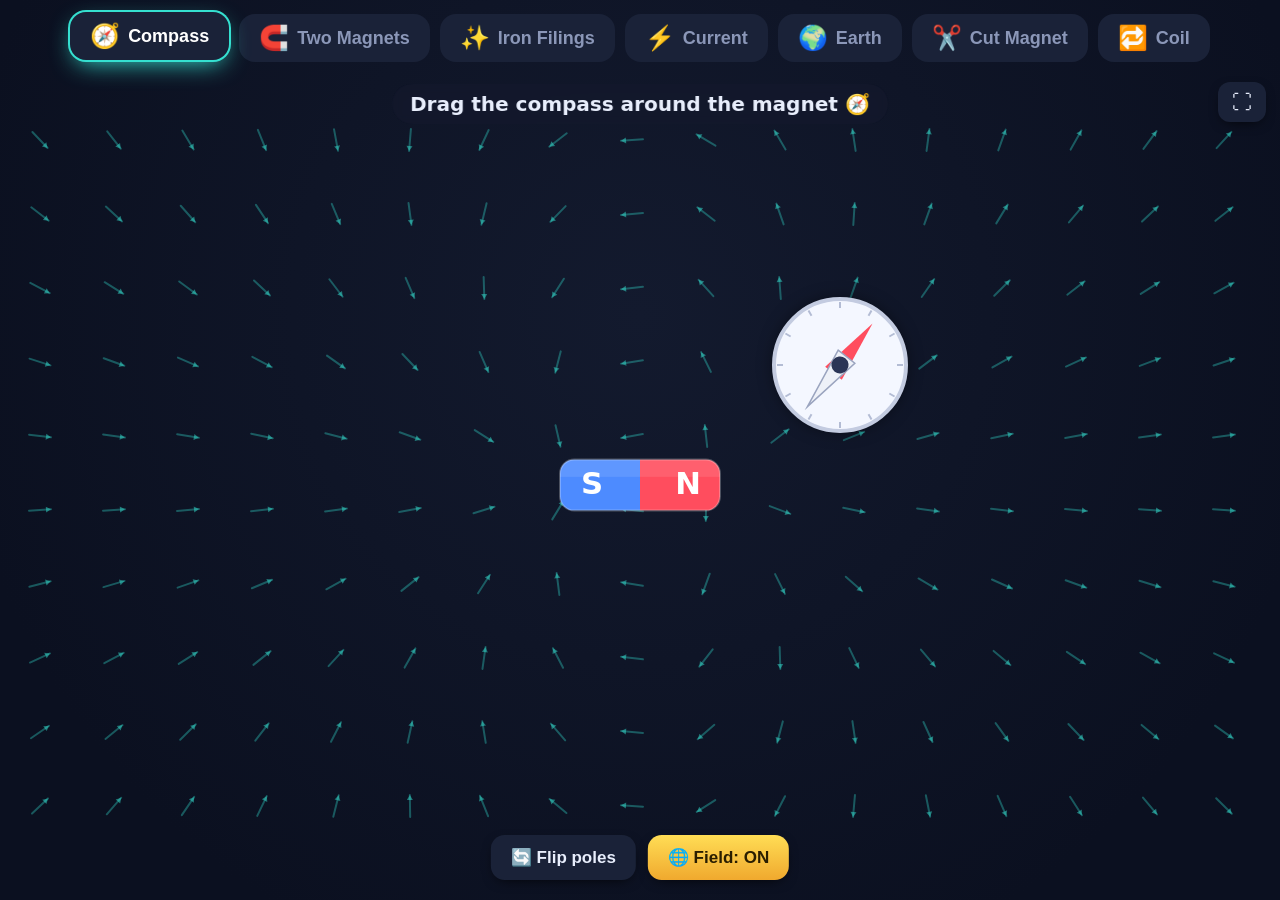
==== commit 52a9b94b: "Make the site and the magnets simulation work on phones and tablets Simulation: scenes are laid out " ====
--- a/magnetics/magnets_grade_10/index.html
+++ b/magnetics/magnets_grade_10/index.html
@@ -65,6 +65,24 @@
     color:var(--ink);background:var(--panel);box-shadow:0 4px 14px -6px #000;
     transition:.15s transform;}
   #fs:hover{transform:translateY(-2px);}
+
+  /* ---- phones and small tablets ---- */
+  canvas{touch-action:none;}          /* let the canvas own the drag gesture */
+  @media (max-width:760px){
+    #tabs{gap:6px;padding:8px 8px 4px;}
+    .tab{padding:7px 11px;font-size:13px;gap:5px;border-radius:12px;}
+    .tab .em{font-size:15px;}
+    #hint{top:8px;font-size:13px;padding:6px 12px;white-space:normal;
+      max-width:calc(100% - 20px);text-align:center;line-height:1.25;}
+    #controls{bottom:10px;gap:7px;width:calc(100% - 16px);}
+    .ctl,.seg button{padding:8px 12px;font-size:13px;border-radius:11px;}
+    #fs{top:8px;right:8px;padding:7px 10px;font-size:15px;border-radius:10px;}
+  }
+  @media (max-width:420px){
+    .tab{padding:6px 9px;font-size:12px;}
+    .tab .em{font-size:14px;}
+    #hint{font-size:12px;}
+  }
 </style>
 </head>
 <body>
@@ -92,18 +110,29 @@
 const ctx = cv.getContext('2d');
 const hintEl = document.getElementById('hint');
 const controlsEl = document.getElementById('controls');
-let W = 0, H = 0, DPR = 1;
-
+let W = 0, H = 0, DPR = 1, SCALE = 1;
+
+/* The scenes are laid out in a fixed logical stage. On a screen narrower than
+   that, we shrink the whole drawing to fit instead of letting parts fall off
+   the edge, so W/H below are LOGICAL units, not CSS pixels.
+   A portrait screen gets a narrower, taller stage so nothing has to shrink as
+   much as it would inside the landscape one. */
 function resize(){
   DPR = Math.min(window.devicePixelRatio || 1, 2);
   const r = cv.getBoundingClientRect();
-  W = r.width; H = r.height;
-  cv.width = Math.round(W * DPR);
-  cv.height = Math.round(H * DPR);
-  ctx.setTransform(DPR, 0, 0, DPR, 0, 0);
+  const cssW = r.width, cssH = r.height;
+  cv.width = Math.round(cssW * DPR);
+  cv.height = Math.round(cssH * DPR);
+  const portrait = cssW < cssH;
+  const STAGE_W = portrait ? 560 : 820;
+  const STAGE_H = portrait ? 620 : 540;
+  SCALE = Math.min(1, cssW / STAGE_W, cssH / STAGE_H);
+  W = cssW / SCALE; H = cssH / SCALE;
+  ctx.setTransform(DPR * SCALE, 0, 0, DPR * SCALE, 0, 0);
   layoutScene();
 }
 window.addEventListener('resize', resize);
+window.addEventListener('orientationchange', ()=>setTimeout(resize, 120));
 
 /* ============ shared physics ============ */
 // A "pole" source: {x,y,q}  q>0 = North (red), q<0 = South (blue)
@@ -265,6 +294,12 @@
   const s7=state.s7;
   s7.cx=cx; s7.cy=cy-10; s7.Rr=Math.min(W,H)*0.2;
   if(!s7._init){ s7.compass.x=cx + s7.Rr + 170; s7.compass.y=cy - 60; s7._init=true; }
+
+  // keep every draggable compass inside the stage, however narrow it is
+  for(const c of [state.s1.compass, state.s4.compass, state.s5.compass, state.s7.compass]){
+    c.x = clamp(c.x, 70, W - 70);
+    c.y = clamp(c.y, 80, H - 70);
+  }
 }
 // rough continent blobs as (lat,lon) polygons, radians
 function makeContinents(){
@@ -859,7 +894,8 @@
 ================================================================== */
 function relMouse(e){
   const r = cv.getBoundingClientRect();
-  return { x:e.clientX-r.left, y:e.clientY-r.top };
+  // back into logical stage units (see SCALE in resize)
+  return { x:(e.clientX-r.left)/SCALE, y:(e.clientY-r.top)/SCALE };
 }
 function hitMagnet(m, x, y){
   const dx=x-m.x, dy=y-m.y;
@@ -894,16 +930,20 @@
   }
   return null;
 }
-cv.addEventListener('mousedown', e=>{
+/* Pointer events, so a finger on a phone or tablet drags exactly like a mouse. */
+cv.addEventListener('pointerdown', e=>{
   const {x,y}=relMouse(e); mouse.down=true;
   const t=pickTarget(x,y);
   if(t){
     if(t.coilRotate){ drag={coilRotate:true, lastX:x, lastY:y}; }
     else { drag={ref:t.ref, ox:x-t.ref.x, oy:y-t.ref.y, isCompass:t.isCompass};
       if(t.ref.vx!==undefined){t.ref.vx=0;t.ref.vy=0;} }
-    cv.classList.add('grabbing'); }
+    cv.classList.add('grabbing');
+    if(cv.setPointerCapture) cv.setPointerCapture(e.pointerId);
+    e.preventDefault();           // stop the page scrolling under the finger
+  }
 });
-window.addEventListener('mousemove', e=>{
+window.addEventListener('pointermove', e=>{
   const {x,y}=relMouse(e); mouse.x=x; mouse.y=y;
   if(!drag) return;
   if(drag.coilRotate){
@@ -915,8 +955,11 @@
     drag.ref.x = clamp(x-drag.ox, 30, W-30); drag.ref.y = clamp(y-drag.oy, 60, H-30);
     if(activeTab===2 && state.s3.mode==='bar' && drag.ref===state.s3.magnet) state.s3.snap=0;
   }
-});
-window.addEventListener('mouseup', ()=>{ mouse.down=false; drag=null; cv.classList.remove('grabbing'); });
+  e.preventDefault();
+}, {passive:false});
+function endDrag(){ mouse.down=false; drag=null; cv.classList.remove('grabbing'); }
+window.addEventListener('pointerup', endDrag);
+window.addEventListener('pointercancel', endDrag);
 
 /* ==================================================================
    TABS + PER-SCENE CONTROLS
